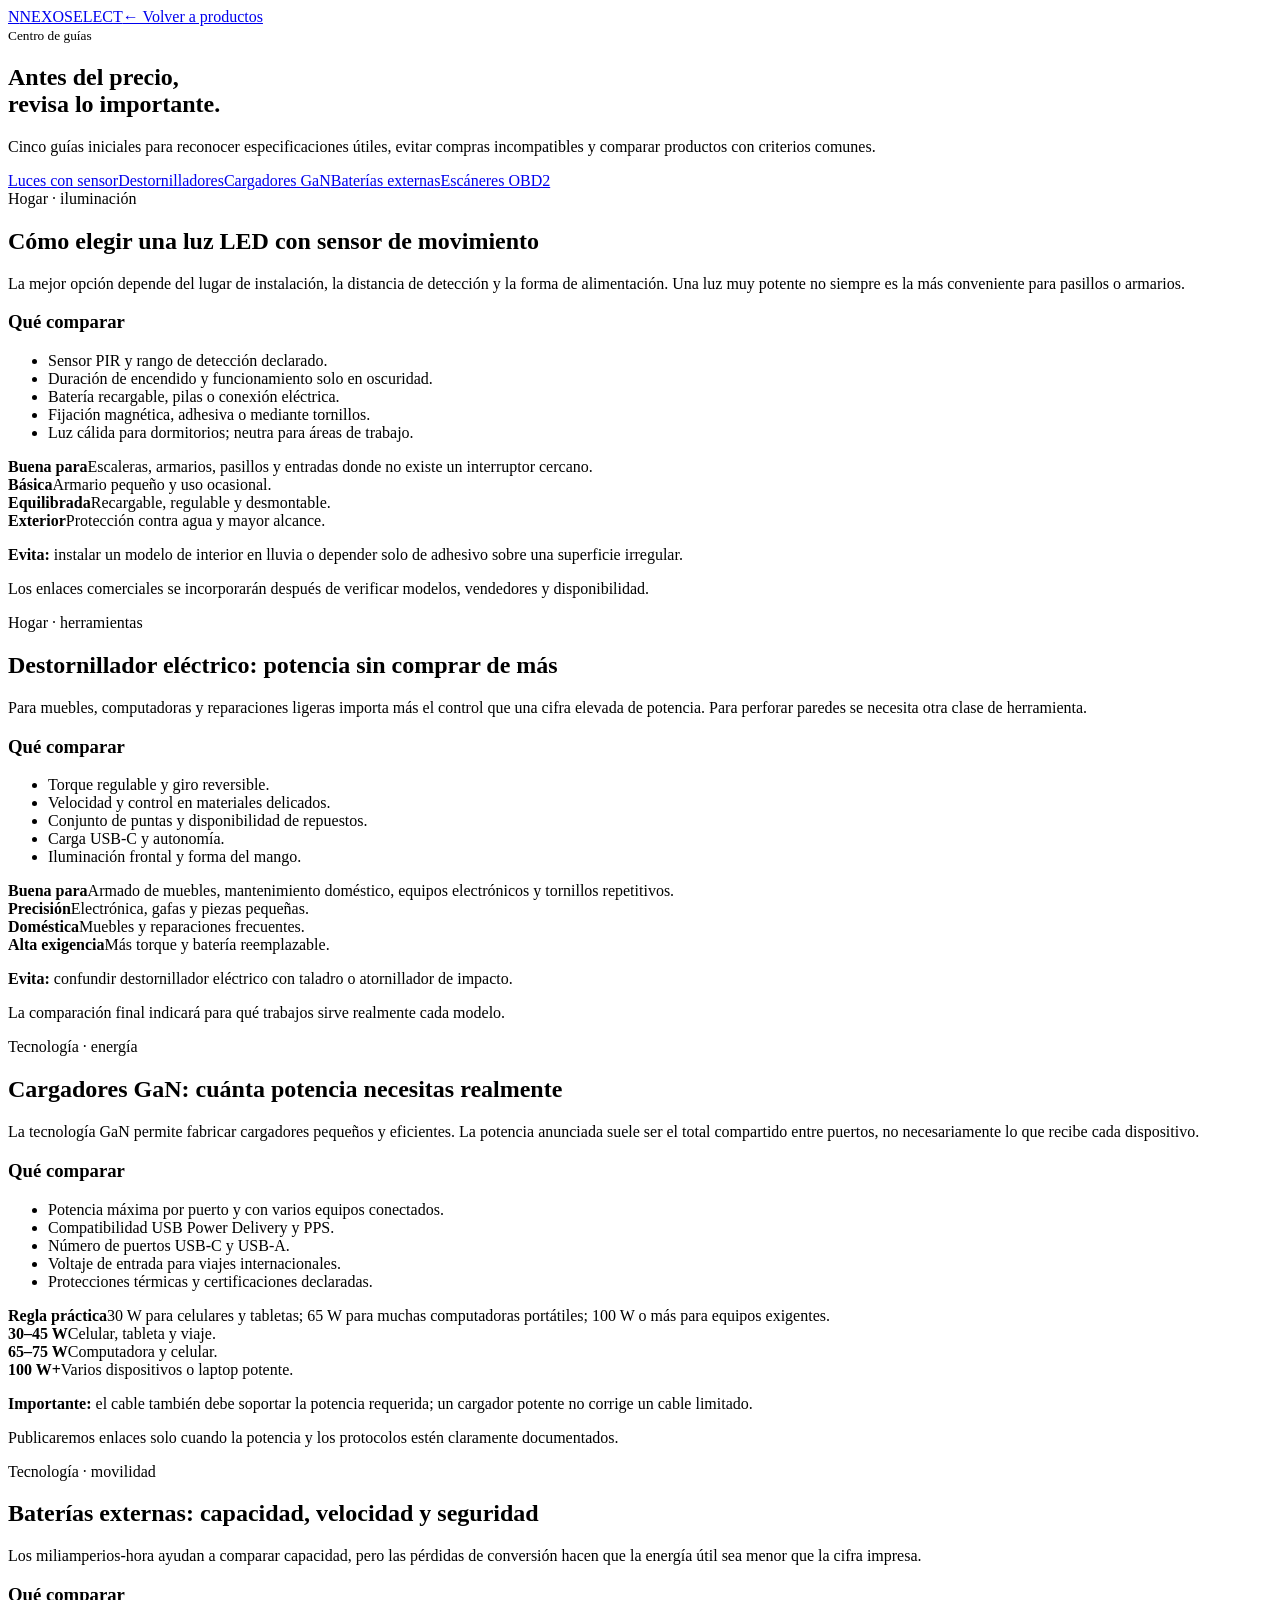
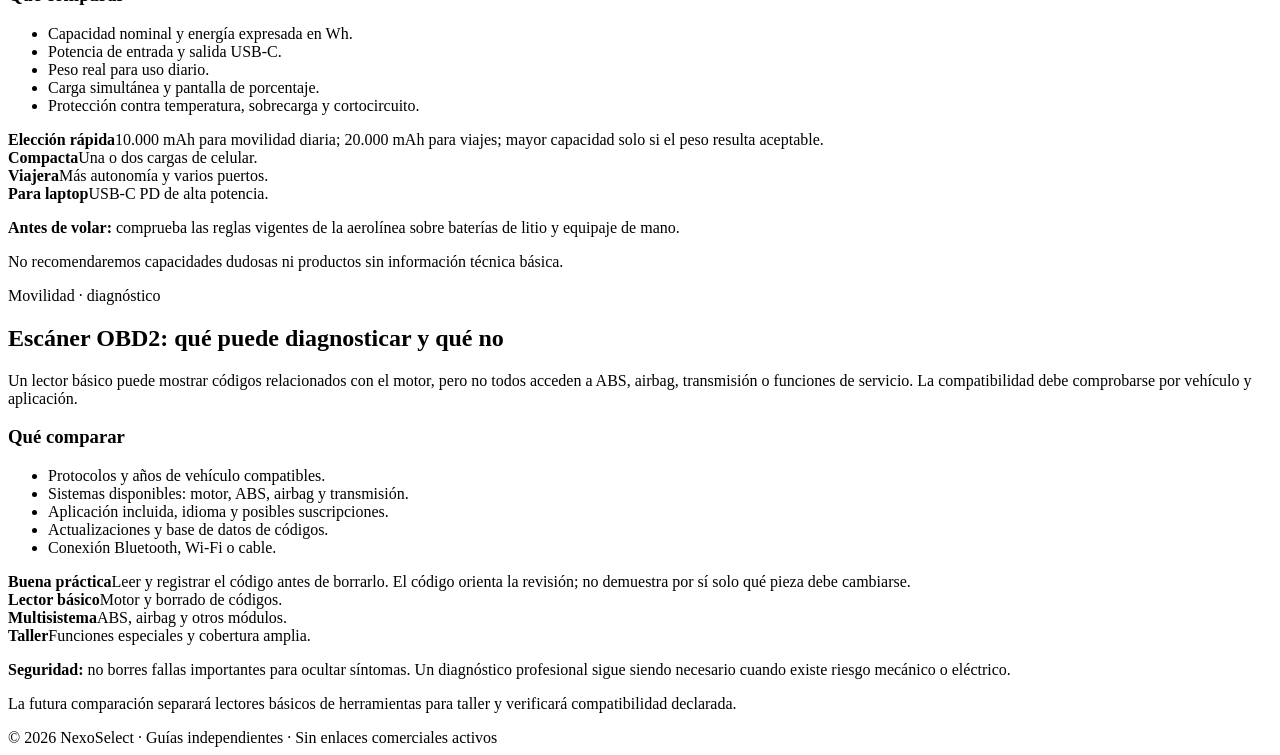
==== guias/index.html @ 62b21121 "Añadir guías de compra de NexoSelect" ====
<!doctype html>
<html lang="es">
<head>
  <meta charset="utf-8"><meta name="viewport" content="width=device-width,initial-scale=1">
  <title>Guías de compra — NexoSelect</title>
  <meta name="description" content="Guías claras para elegir luces con sensor, destornilladores eléctricos, cargadores GaN, baterías externas y escáneres OBD2.">
  <link rel="stylesheet" href="style.css">
  <link rel="icon" type="image/svg+xml" href="data:image/svg+xml,%3Csvg xmlns='http://www.w3.org/2000/svg' viewBox='0 0 64 64'%3E%3Crect width='64' height='64' rx='16' fill='%230b1736'/%3E%3Cpath d='M18 44V20h7l14 15V20h7v24h-7L25 29v15z' fill='%234ee1a0'/%3E%3C/svg%3E">
</head>
<body>
  <header><div class="wrap nav"><a class="brand" href="../"><span class="mark">N</span>NEXOSELECT</a><a class="back" href="../">← Volver a productos</a></div></header>
  <section class="hero"><div class="wrap"><small>Centro de guías</small><h1>Antes del precio,<br>revisa lo importante.</h1><p>Cinco guías iniciales para reconocer especificaciones útiles, evitar compras incompatibles y comparar productos con criterios comunes.</p><nav class="index"><a href="#luces-sensor">Luces con sensor</a><a href="#destornilladores">Destornilladores</a><a href="#cargadores-gan">Cargadores GaN</a><a href="#baterias-externas">Baterías externas</a><a href="#escaner-obd2">Escáneres OBD2</a></nav></div></section>
  <main class="wrap">
    <article class="guide" id="luces-sensor">
      <span class="guide-label">Hogar · iluminación</span><h2>Cómo elegir una luz LED con sensor de movimiento</h2><p class="lead">La mejor opción depende del lugar de instalación, la distancia de detección y la forma de alimentación. Una luz muy potente no siempre es la más conveniente para pasillos o armarios.</p>
      <div class="grid"><div><h3>Qué comparar</h3><ul><li>Sensor PIR y rango de detección declarado.</li><li>Duración de encendido y funcionamiento solo en oscuridad.</li><li>Batería recargable, pilas o conexión eléctrica.</li><li>Fijación magnética, adhesiva o mediante tornillos.</li><li>Luz cálida para dormitorios; neutra para áreas de trabajo.</li></ul></div><aside class="check"><strong>Buena para</strong>Escaleras, armarios, pasillos y entradas donde no existe un interruptor cercano.</aside></div>
      <div class="tiers"><div class="tier"><b>Básica</b><span>Armario pequeño y uso ocasional.</span></div><div class="tier"><b>Equilibrada</b><span>Recargable, regulable y desmontable.</span></div><div class="tier"><b>Exterior</b><span>Protección contra agua y mayor alcance.</span></div></div><p class="warning"><strong>Evita:</strong> instalar un modelo de interior en lluvia o depender solo de adhesivo sobre una superficie irregular.</p><p class="commercial">Los enlaces comerciales se incorporarán después de verificar modelos, vendedores y disponibilidad.</p>
    </article>

    <article class="guide" id="destornilladores">
      <span class="guide-label">Hogar · herramientas</span><h2>Destornillador eléctrico: potencia sin comprar de más</h2><p class="lead">Para muebles, computadoras y reparaciones ligeras importa más el control que una cifra elevada de potencia. Para perforar paredes se necesita otra clase de herramienta.</p>
      <div class="grid"><div><h3>Qué comparar</h3><ul><li>Torque regulable y giro reversible.</li><li>Velocidad y control en materiales delicados.</li><li>Conjunto de puntas y disponibilidad de repuestos.</li><li>Carga USB-C y autonomía.</li><li>Iluminación frontal y forma del mango.</li></ul></div><aside class="check"><strong>Buena para</strong>Armado de muebles, mantenimiento doméstico, equipos electrónicos y tornillos repetitivos.</aside></div>
      <div class="tiers"><div class="tier"><b>Precisión</b><span>Electrónica, gafas y piezas pequeñas.</span></div><div class="tier"><b>Doméstica</b><span>Muebles y reparaciones frecuentes.</span></div><div class="tier"><b>Alta exigencia</b><span>Más torque y batería reemplazable.</span></div></div><p class="warning"><strong>Evita:</strong> confundir destornillador eléctrico con taladro o atornillador de impacto.</p><p class="commercial">La comparación final indicará para qué trabajos sirve realmente cada modelo.</p>
    </article>

    <article class="guide" id="cargadores-gan">
      <span class="guide-label">Tecnología · energía</span><h2>Cargadores GaN: cuánta potencia necesitas realmente</h2><p class="lead">La tecnología GaN permite fabricar cargadores pequeños y eficientes. La potencia anunciada suele ser el total compartido entre puertos, no necesariamente lo que recibe cada dispositivo.</p>
      <div class="grid"><div><h3>Qué comparar</h3><ul><li>Potencia máxima por puerto y con varios equipos conectados.</li><li>Compatibilidad USB Power Delivery y PPS.</li><li>Número de puertos USB-C y USB-A.</li><li>Voltaje de entrada para viajes internacionales.</li><li>Protecciones térmicas y certificaciones declaradas.</li></ul></div><aside class="check"><strong>Regla práctica</strong>30 W para celulares y tabletas; 65 W para muchas computadoras portátiles; 100 W o más para equipos exigentes.</aside></div>
      <div class="tiers"><div class="tier"><b>30–45 W</b><span>Celular, tableta y viaje.</span></div><div class="tier"><b>65–75 W</b><span>Computadora y celular.</span></div><div class="tier"><b>100 W+</b><span>Varios dispositivos o laptop potente.</span></div></div><p class="warning"><strong>Importante:</strong> el cable también debe soportar la potencia requerida; un cargador potente no corrige un cable limitado.</p><p class="commercial">Publicaremos enlaces solo cuando la potencia y los protocolos estén claramente documentados.</p>
    </article>

    <article class="guide" id="baterias-externas">
      <span class="guide-label">Tecnología · movilidad</span><h2>Baterías externas: capacidad, velocidad y seguridad</h2><p class="lead">Los miliamperios-hora ayudan a comparar capacidad, pero las pérdidas de conversión hacen que la energía útil sea menor que la cifra impresa.</p>
      <div class="grid"><div><h3>Qué comparar</h3><ul><li>Capacidad nominal y energía expresada en Wh.</li><li>Potencia de entrada y salida USB-C.</li><li>Peso real para uso diario.</li><li>Carga simultánea y pantalla de porcentaje.</li><li>Protección contra temperatura, sobrecarga y cortocircuito.</li></ul></div><aside class="check"><strong>Elección rápida</strong>10.000 mAh para movilidad diaria; 20.000 mAh para viajes; mayor capacidad solo si el peso resulta aceptable.</aside></div>
      <div class="tiers"><div class="tier"><b>Compacta</b><span>Una o dos cargas de celular.</span></div><div class="tier"><b>Viajera</b><span>Más autonomía y varios puertos.</span></div><div class="tier"><b>Para laptop</b><span>USB-C PD de alta potencia.</span></div></div><p class="warning"><strong>Antes de volar:</strong> comprueba las reglas vigentes de la aerolínea sobre baterías de litio y equipaje de mano.</p><p class="commercial">No recomendaremos capacidades dudosas ni productos sin información técnica básica.</p>
    </article>

    <article class="guide" id="escaner-obd2">
      <span class="guide-label">Movilidad · diagnóstico</span><h2>Escáner OBD2: qué puede diagnosticar y qué no</h2><p class="lead">Un lector básico puede mostrar códigos relacionados con el motor, pero no todos acceden a ABS, airbag, transmisión o funciones de servicio. La compatibilidad debe comprobarse por vehículo y aplicación.</p>
      <div class="grid"><div><h3>Qué comparar</h3><ul><li>Protocolos y años de vehículo compatibles.</li><li>Sistemas disponibles: motor, ABS, airbag y transmisión.</li><li>Aplicación incluida, idioma y posibles suscripciones.</li><li>Actualizaciones y base de datos de códigos.</li><li>Conexión Bluetooth, Wi-Fi o cable.</li></ul></div><aside class="check"><strong>Buena práctica</strong>Leer y registrar el código antes de borrarlo. El código orienta la revisión; no demuestra por sí solo qué pieza debe cambiarse.</aside></div>
      <div class="tiers"><div class="tier"><b>Lector básico</b><span>Motor y borrado de códigos.</span></div><div class="tier"><b>Multisistema</b><span>ABS, airbag y otros módulos.</span></div><div class="tier"><b>Taller</b><span>Funciones especiales y cobertura amplia.</span></div></div><p class="warning"><strong>Seguridad:</strong> no borres fallas importantes para ocultar síntomas. Un diagnóstico profesional sigue siendo necesario cuando existe riesgo mecánico o eléctrico.</p><p class="commercial">La futura comparación separará lectores básicos de herramientas para taller y verificará compatibilidad declarada.</p>
    </article>
  </main>
  <footer><div class="wrap">© 2026 NexoSelect · Guías independientes · Sin enlaces comerciales activos</div></footer>
</body>
</html>
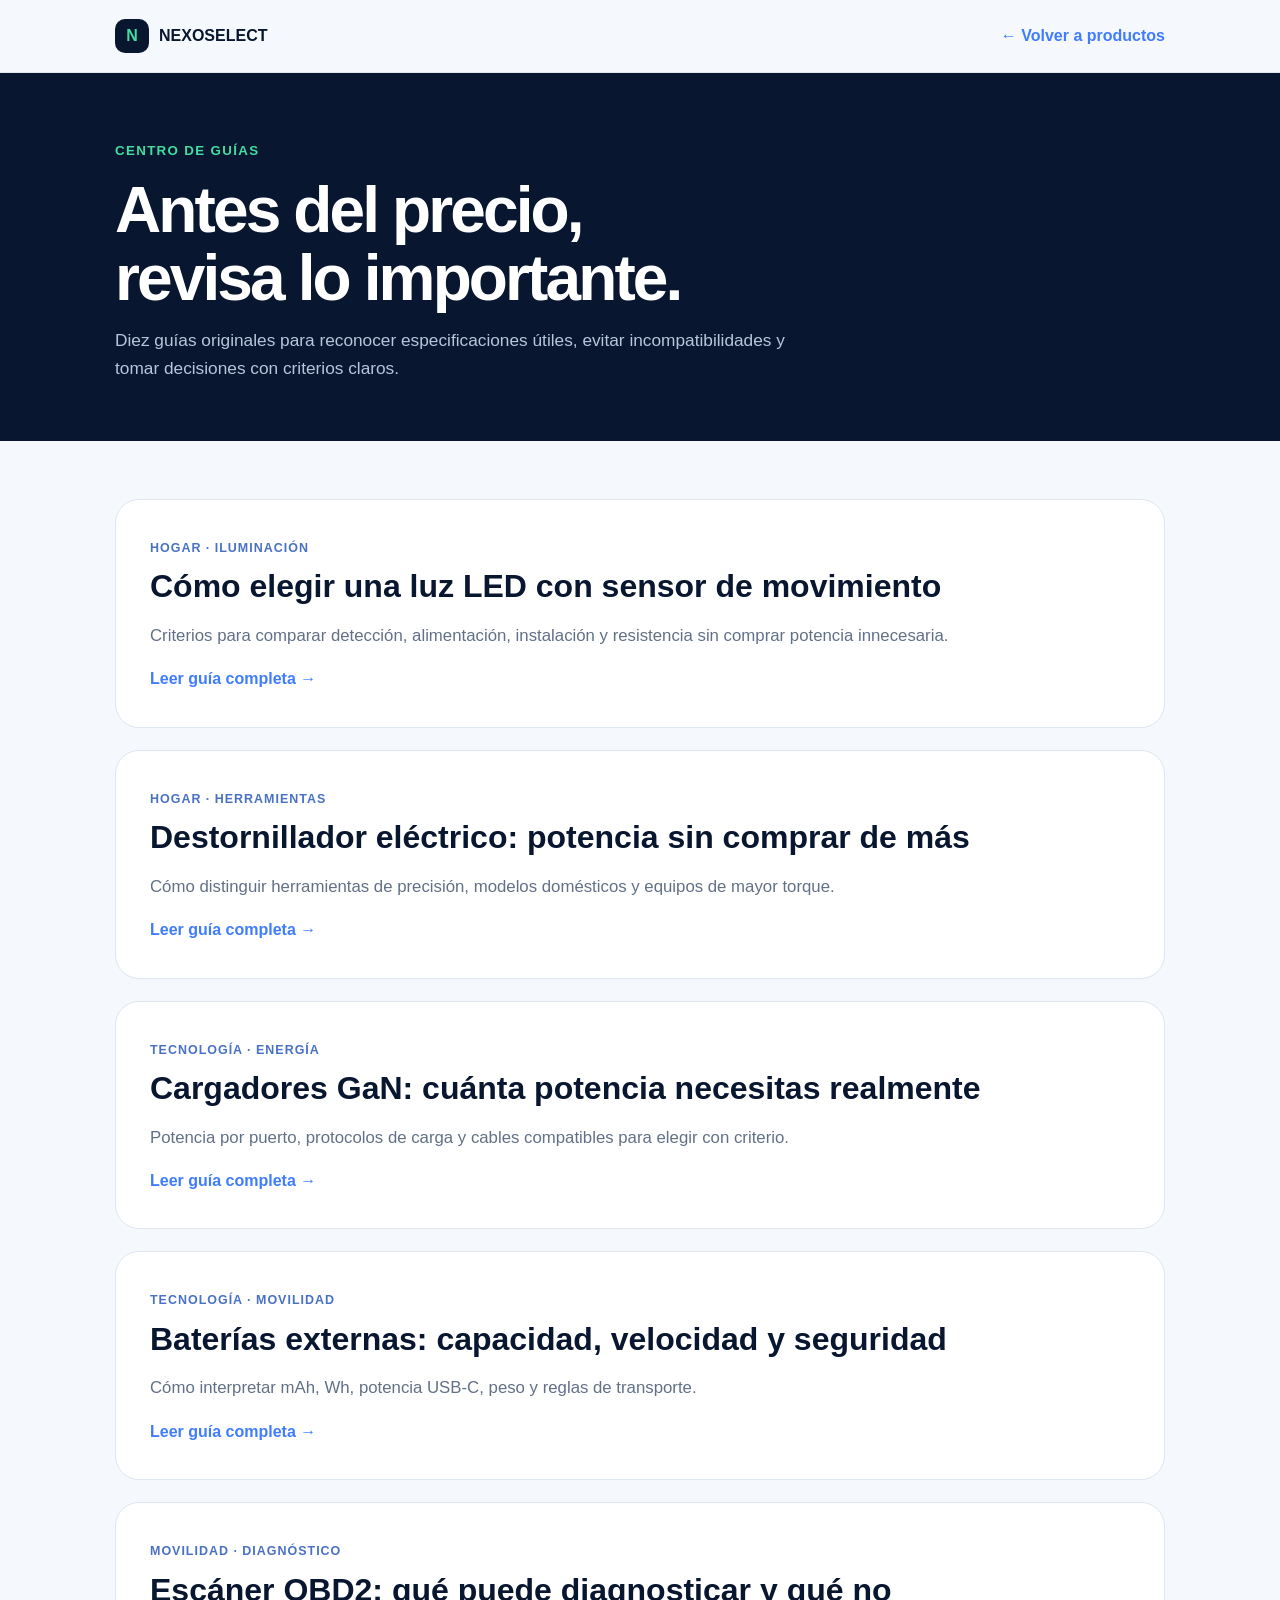
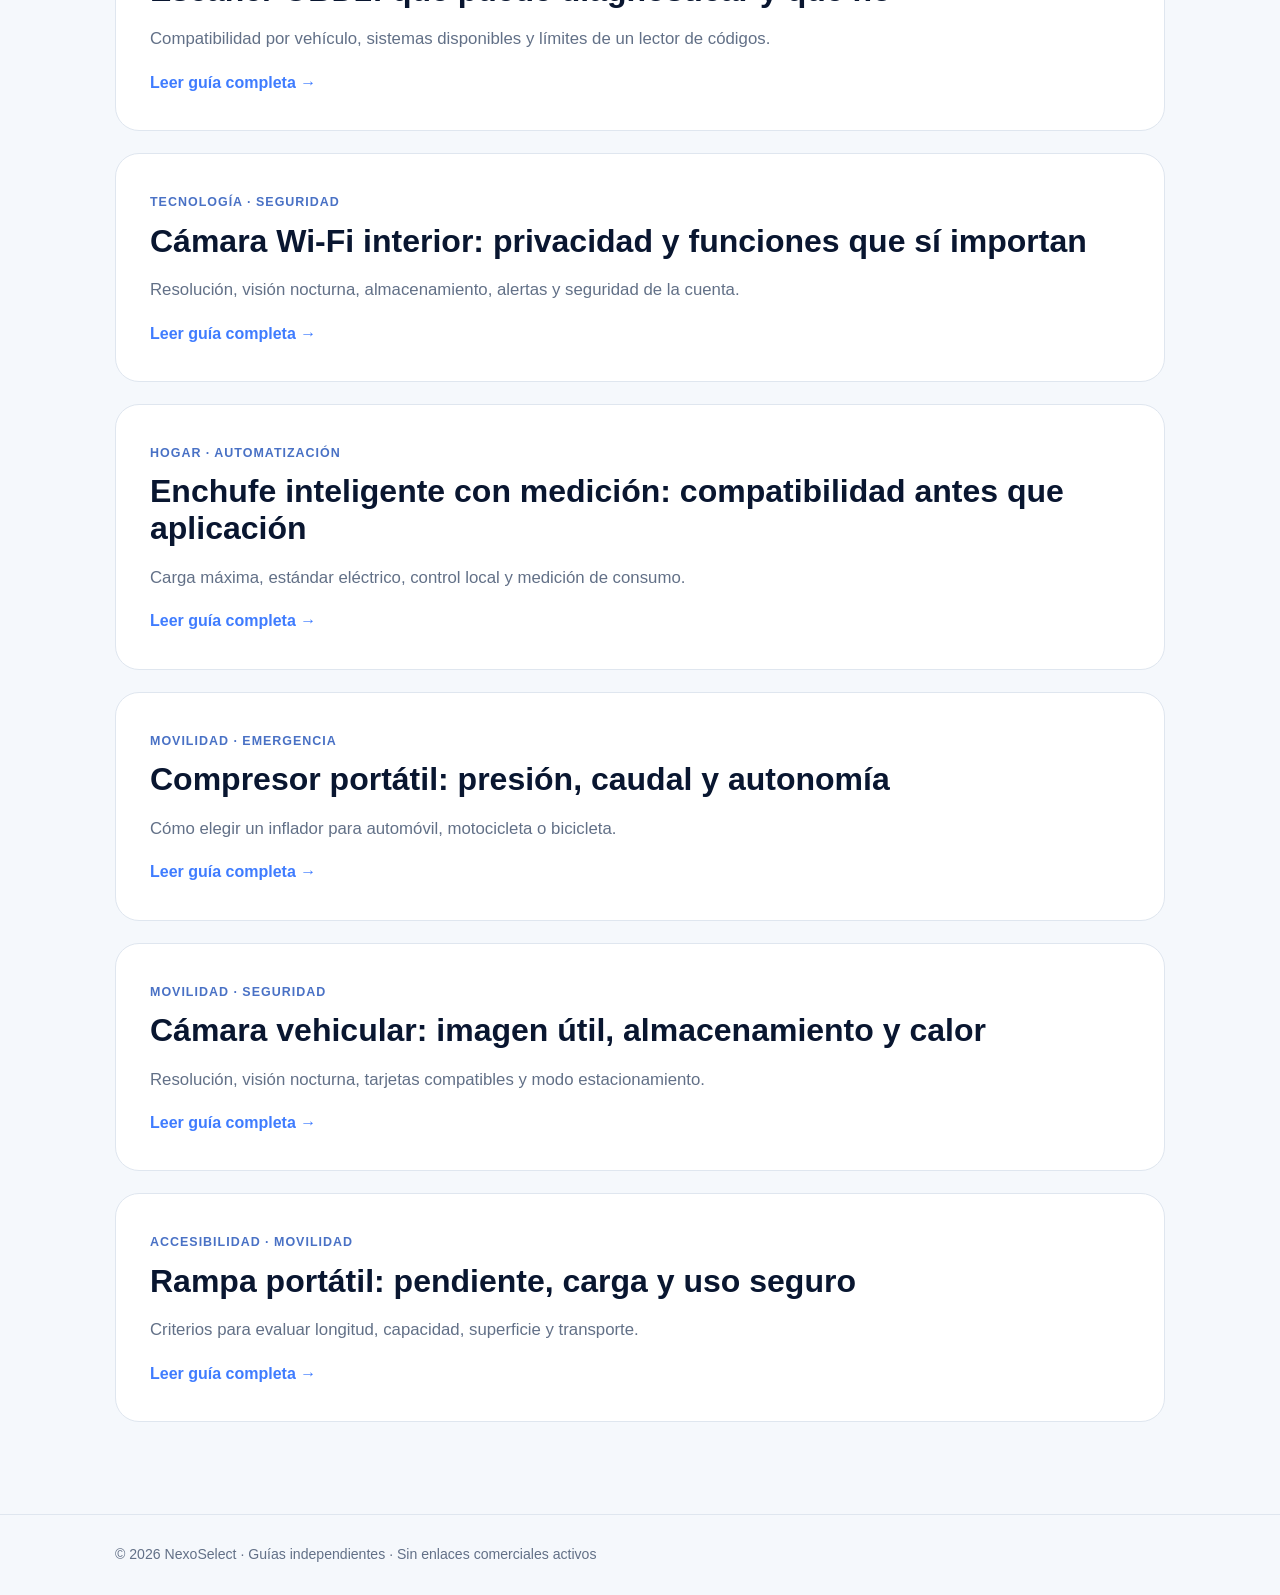
==== commit 749b2c65: "Publicar diez guías originales de compra" ====
--- a/guias/index.html
+++ b/guias/index.html
@@ -1,46 +1,10 @@
-<!doctype html>
-<html lang="es">
-<head>
-  <meta charset="utf-8"><meta name="viewport" content="width=device-width,initial-scale=1">
-  <title>Guías de compra — NexoSelect</title>
-  <meta name="description" content="Guías claras para elegir luces con sensor, destornilladores eléctricos, cargadores GaN, baterías externas y escáneres OBD2.">
-  <link rel="stylesheet" href="style.css">
-  <link rel="icon" type="image/svg+xml" href="data:image/svg+xml,%3Csvg xmlns='http://www.w3.org/2000/svg' viewBox='0 0 64 64'%3E%3Crect width='64' height='64' rx='16' fill='%230b1736'/%3E%3Cpath d='M18 44V20h7l14 15V20h7v24h-7L25 29v15z' fill='%234ee1a0'/%3E%3C/svg%3E">
-</head>
-<body>
-  <header><div class="wrap nav"><a class="brand" href="../"><span class="mark">N</span>NEXOSELECT</a><a class="back" href="../">← Volver a productos</a></div></header>
-  <section class="hero"><div class="wrap"><small>Centro de guías</small><h1>Antes del precio,<br>revisa lo importante.</h1><p>Cinco guías iniciales para reconocer especificaciones útiles, evitar compras incompatibles y comparar productos con criterios comunes.</p><nav class="index"><a href="#luces-sensor">Luces con sensor</a><a href="#destornilladores">Destornilladores</a><a href="#cargadores-gan">Cargadores GaN</a><a href="#baterias-externas">Baterías externas</a><a href="#escaner-obd2">Escáneres OBD2</a></nav></div></section>
-  <main class="wrap">
-    <article class="guide" id="luces-sensor">
-      <span class="guide-label">Hogar · iluminación</span><h2>Cómo elegir una luz LED con sensor de movimiento</h2><p class="lead">La mejor opción depende del lugar de instalación, la distancia de detección y la forma de alimentación. Una luz muy potente no siempre es la más conveniente para pasillos o armarios.</p>
-      <div class="grid"><div><h3>Qué comparar</h3><ul><li>Sensor PIR y rango de detección declarado.</li><li>Duración de encendido y funcionamiento solo en oscuridad.</li><li>Batería recargable, pilas o conexión eléctrica.</li><li>Fijación magnética, adhesiva o mediante tornillos.</li><li>Luz cálida para dormitorios; neutra para áreas de trabajo.</li></ul></div><aside class="check"><strong>Buena para</strong>Escaleras, armarios, pasillos y entradas donde no existe un interruptor cercano.</aside></div>
-      <div class="tiers"><div class="tier"><b>Básica</b><span>Armario pequeño y uso ocasional.</span></div><div class="tier"><b>Equilibrada</b><span>Recargable, regulable y desmontable.</span></div><div class="tier"><b>Exterior</b><span>Protección contra agua y mayor alcance.</span></div></div><p class="warning"><strong>Evita:</strong> instalar un modelo de interior en lluvia o depender solo de adhesivo sobre una superficie irregular.</p><p class="commercial">Los enlaces comerciales se incorporarán después de verificar modelos, vendedores y disponibilidad.</p>
-    </article>
-
-    <article class="guide" id="destornilladores">
-      <span class="guide-label">Hogar · herramientas</span><h2>Destornillador eléctrico: potencia sin comprar de más</h2><p class="lead">Para muebles, computadoras y reparaciones ligeras importa más el control que una cifra elevada de potencia. Para perforar paredes se necesita otra clase de herramienta.</p>
-      <div class="grid"><div><h3>Qué comparar</h3><ul><li>Torque regulable y giro reversible.</li><li>Velocidad y control en materiales delicados.</li><li>Conjunto de puntas y disponibilidad de repuestos.</li><li>Carga USB-C y autonomía.</li><li>Iluminación frontal y forma del mango.</li></ul></div><aside class="check"><strong>Buena para</strong>Armado de muebles, mantenimiento doméstico, equipos electrónicos y tornillos repetitivos.</aside></div>
-      <div class="tiers"><div class="tier"><b>Precisión</b><span>Electrónica, gafas y piezas pequeñas.</span></div><div class="tier"><b>Doméstica</b><span>Muebles y reparaciones frecuentes.</span></div><div class="tier"><b>Alta exigencia</b><span>Más torque y batería reemplazable.</span></div></div><p class="warning"><strong>Evita:</strong> confundir destornillador eléctrico con taladro o atornillador de impacto.</p><p class="commercial">La comparación final indicará para qué trabajos sirve realmente cada modelo.</p>
-    </article>
-
-    <article class="guide" id="cargadores-gan">
-      <span class="guide-label">Tecnología · energía</span><h2>Cargadores GaN: cuánta potencia necesitas realmente</h2><p class="lead">La tecnología GaN permite fabricar cargadores pequeños y eficientes. La potencia anunciada suele ser el total compartido entre puertos, no necesariamente lo que recibe cada dispositivo.</p>
-      <div class="grid"><div><h3>Qué comparar</h3><ul><li>Potencia máxima por puerto y con varios equipos conectados.</li><li>Compatibilidad USB Power Delivery y PPS.</li><li>Número de puertos USB-C y USB-A.</li><li>Voltaje de entrada para viajes internacionales.</li><li>Protecciones térmicas y certificaciones declaradas.</li></ul></div><aside class="check"><strong>Regla práctica</strong>30 W para celulares y tabletas; 65 W para muchas computadoras portátiles; 100 W o más para equipos exigentes.</aside></div>
-      <div class="tiers"><div class="tier"><b>30–45 W</b><span>Celular, tableta y viaje.</span></div><div class="tier"><b>65–75 W</b><span>Computadora y celular.</span></div><div class="tier"><b>100 W+</b><span>Varios dispositivos o laptop potente.</span></div></div><p class="warning"><strong>Importante:</strong> el cable también debe soportar la potencia requerida; un cargador potente no corrige un cable limitado.</p><p class="commercial">Publicaremos enlaces solo cuando la potencia y los protocolos estén claramente documentados.</p>
-    </article>
-
-    <article class="guide" id="baterias-externas">
-      <span class="guide-label">Tecnología · movilidad</span><h2>Baterías externas: capacidad, velocidad y seguridad</h2><p class="lead">Los miliamperios-hora ayudan a comparar capacidad, pero las pérdidas de conversión hacen que la energía útil sea menor que la cifra impresa.</p>
-      <div class="grid"><div><h3>Qué comparar</h3><ul><li>Capacidad nominal y energía expresada en Wh.</li><li>Potencia de entrada y salida USB-C.</li><li>Peso real para uso diario.</li><li>Carga simultánea y pantalla de porcentaje.</li><li>Protección contra temperatura, sobrecarga y cortocircuito.</li></ul></div><aside class="check"><strong>Elección rápida</strong>10.000 mAh para movilidad diaria; 20.000 mAh para viajes; mayor capacidad solo si el peso resulta aceptable.</aside></div>
-      <div class="tiers"><div class="tier"><b>Compacta</b><span>Una o dos cargas de celular.</span></div><div class="tier"><b>Viajera</b><span>Más autonomía y varios puertos.</span></div><div class="tier"><b>Para laptop</b><span>USB-C PD de alta potencia.</span></div></div><p class="warning"><strong>Antes de volar:</strong> comprueba las reglas vigentes de la aerolínea sobre baterías de litio y equipaje de mano.</p><p class="commercial">No recomendaremos capacidades dudosas ni productos sin información técnica básica.</p>
-    </article>
-
-    <article class="guide" id="escaner-obd2">
-      <span class="guide-label">Movilidad · diagnóstico</span><h2>Escáner OBD2: qué puede diagnosticar y qué no</h2><p class="lead">Un lector básico puede mostrar códigos relacionados con el motor, pero no todos acceden a ABS, airbag, transmisión o funciones de servicio. La compatibilidad debe comprobarse por vehículo y aplicación.</p>
-      <div class="grid"><div><h3>Qué comparar</h3><ul><li>Protocolos y años de vehículo compatibles.</li><li>Sistemas disponibles: motor, ABS, airbag y transmisión.</li><li>Aplicación incluida, idioma y posibles suscripciones.</li><li>Actualizaciones y base de datos de códigos.</li><li>Conexión Bluetooth, Wi-Fi o cable.</li></ul></div><aside class="check"><strong>Buena práctica</strong>Leer y registrar el código antes de borrarlo. El código orienta la revisión; no demuestra por sí solo qué pieza debe cambiarse.</aside></div>
-      <div class="tiers"><div class="tier"><b>Lector básico</b><span>Motor y borrado de códigos.</span></div><div class="tier"><b>Multisistema</b><span>ABS, airbag y otros módulos.</span></div><div class="tier"><b>Taller</b><span>Funciones especiales y cobertura amplia.</span></div></div><p class="warning"><strong>Seguridad:</strong> no borres fallas importantes para ocultar síntomas. Un diagnóstico profesional sigue siendo necesario cuando existe riesgo mecánico o eléctrico.</p><p class="commercial">La futura comparación separará lectores básicos de herramientas para taller y verificará compatibilidad declarada.</p>
-    </article>
-  </main>
-  <footer><div class="wrap">© 2026 NexoSelect · Guías independientes · Sin enlaces comerciales activos</div></footer>
-</body>
-</html>
+<!doctype html><html lang="es"><head><meta charset="utf-8"><meta name="viewport" content="width=device-width,initial-scale=1"><title>Guías de compra — NexoSelect</title><meta name="description" content="Diez guías independientes para comparar tecnología, hogar, movilidad y accesibilidad."><link rel="stylesheet" href="style.css"></head><body><header><div class="wrap nav"><a class="brand" href="../"><span class="mark">N</span>NEXOSELECT</a><a class="back" href="../">← Volver a productos</a></div></header><section class="hero"><div class="wrap"><small>Centro de guías</small><h1>Antes del precio,<br>revisa lo importante.</h1><p>Diez guías originales para reconocer especificaciones útiles, evitar incompatibilidades y tomar decisiones con criterios claros.</p></div></section><main class="wrap"><article class="guide" id="luces-sensor"><span class="guide-label">Hogar · iluminación</span><h2>Cómo elegir una luz LED con sensor de movimiento</h2><p class="lead">Criterios para comparar detección, alimentación, instalación y resistencia sin comprar potencia innecesaria.</p><a class="back" href="luces-sensor.html">Leer guía completa →</a></article>
+<article class="guide" id="destornilladores"><span class="guide-label">Hogar · herramientas</span><h2>Destornillador eléctrico: potencia sin comprar de más</h2><p class="lead">Cómo distinguir herramientas de precisión, modelos domésticos y equipos de mayor torque.</p><a class="back" href="destornilladores.html">Leer guía completa →</a></article>
+<article class="guide" id="cargadores-gan"><span class="guide-label">Tecnología · energía</span><h2>Cargadores GaN: cuánta potencia necesitas realmente</h2><p class="lead">Potencia por puerto, protocolos de carga y cables compatibles para elegir con criterio.</p><a class="back" href="cargadores-gan.html">Leer guía completa →</a></article>
+<article class="guide" id="baterias-externas"><span class="guide-label">Tecnología · movilidad</span><h2>Baterías externas: capacidad, velocidad y seguridad</h2><p class="lead">Cómo interpretar mAh, Wh, potencia USB-C, peso y reglas de transporte.</p><a class="back" href="baterias-externas.html">Leer guía completa →</a></article>
+<article class="guide" id="escaner-obd2"><span class="guide-label">Movilidad · diagnóstico</span><h2>Escáner OBD2: qué puede diagnosticar y qué no</h2><p class="lead">Compatibilidad por vehículo, sistemas disponibles y límites de un lector de códigos.</p><a class="back" href="escaner-obd2.html">Leer guía completa →</a></article>
+<article class="guide" id="camaras-wifi"><span class="guide-label">Tecnología · seguridad</span><h2>Cámara Wi‑Fi interior: privacidad y funciones que sí importan</h2><p class="lead">Resolución, visión nocturna, almacenamiento, alertas y seguridad de la cuenta.</p><a class="back" href="camaras-wifi.html">Leer guía completa →</a></article>
+<article class="guide" id="enchufes-inteligentes"><span class="guide-label">Hogar · automatización</span><h2>Enchufe inteligente con medición: compatibilidad antes que aplicación</h2><p class="lead">Carga máxima, estándar eléctrico, control local y medición de consumo.</p><a class="back" href="enchufes-inteligentes.html">Leer guía completa →</a></article>
+<article class="guide" id="compresores-portatiles"><span class="guide-label">Movilidad · emergencia</span><h2>Compresor portátil: presión, caudal y autonomía</h2><p class="lead">Cómo elegir un inflador para automóvil, motocicleta o bicicleta.</p><a class="back" href="compresores-portatiles.html">Leer guía completa →</a></article>
+<article class="guide" id="camaras-vehiculares"><span class="guide-label">Movilidad · seguridad</span><h2>Cámara vehicular: imagen útil, almacenamiento y calor</h2><p class="lead">Resolución, visión nocturna, tarjetas compatibles y modo estacionamiento.</p><a class="back" href="camaras-vehiculares.html">Leer guía completa →</a></article>
+<article class="guide" id="rampas-portatiles"><span class="guide-label">Accesibilidad · movilidad</span><h2>Rampa portátil: pendiente, carga y uso seguro</h2><p class="lead">Criterios para evaluar longitud, capacidad, superficie y transporte.</p><a class="back" href="rampas-portatiles.html">Leer guía completa →</a></article></main><footer><div class="wrap">© 2026 NexoSelect · Guías independientes · Sin enlaces comerciales activos</div></footer></body></html>
--- a/guias/style.css
+++ b/guias/style.css
@@ -0,0 +1,6 @@
+:root{--navy:#091630;--ink:#12203a;--muted:#627087;--mint:#42dda0;--blue:#3f7cff;--line:#dfe6ef;--bg:#f5f8fc;--white:#fff}
+*{box-sizing:border-box}html{scroll-behavior:smooth}body{margin:0;background:var(--bg);color:var(--ink);font-family:Arial,sans-serif;font-size:16px;line-height:1.65}a{color:inherit;text-decoration:none}.wrap{width:min(1050px,calc(100% - 40px));margin:auto}
+header{position:sticky;top:0;z-index:10;background:rgba(245,248,252,.95);backdrop-filter:blur(14px);border-bottom:1px solid var(--line)}.nav{height:72px;display:flex;align-items:center;justify-content:space-between}.brand{display:flex;align-items:center;gap:10px;font-weight:800;color:var(--navy)}.mark{width:34px;height:34px;border-radius:10px;background:var(--navy);color:var(--mint);display:grid;place-items:center}.back{font-weight:700;color:var(--blue)}
+.hero{background:var(--navy);color:white;padding:64px 0 58px}.hero small{color:var(--mint);font-weight:800;text-transform:uppercase;letter-spacing:.1em}.hero h1{font-size:clamp(2.2rem,5vw,4rem);line-height:1.05;letter-spacing:-.045em;margin:14px 0}.hero p{max-width:700px;color:#b8c5da;font-size:1.08rem;margin:0}.index{display:grid;grid-template-columns:repeat(5,1fr);gap:10px;margin-top:28px}.index a{padding:12px;border:1px solid #294064;border-radius:12px;background:#102448;font-weight:700;font-size:.86rem}.index a:hover{border-color:var(--mint)}
+main{padding:36px 0 70px}.guide{scroll-margin-top:90px;background:white;border:1px solid var(--line);border-radius:24px;margin:22px 0;padding:34px}.guide-label{color:#4971c5;font-size:.78rem;font-weight:800;text-transform:uppercase;letter-spacing:.08em}.guide h2{font-size:2rem;line-height:1.15;color:var(--navy);margin:8px 0 10px}.lead{font-size:1.05rem;color:var(--muted);max-width:800px}.grid{display:grid;grid-template-columns:1.1fr .9fr;gap:24px;margin-top:24px}.guide h3{font-size:1.05rem;margin:0 0 10px;color:var(--navy)}ul{padding-left:20px;margin:0}li{margin:7px 0}.check{background:#f2f6fb;border-radius:16px;padding:20px}.check strong{display:block;margin-bottom:8px}.tiers{display:grid;grid-template-columns:repeat(3,1fr);gap:10px;margin-top:22px}.tier{border:1px solid var(--line);border-radius:14px;padding:15px}.tier b{display:block;color:var(--navy)}.tier span{color:var(--muted);font-size:.88rem}.warning{margin-top:20px;padding:14px 16px;background:#fff7e8;border-left:4px solid #f3b342;color:#69552c}.commercial{margin-top:22px;border-top:1px solid var(--line);padding-top:16px;color:var(--muted);font-size:.88rem}
+footer{border-top:1px solid var(--line);padding:28px 0;color:var(--muted);font-size:.88rem}@media(max-width:780px){.index{grid-template-columns:1fr 1fr}.grid{grid-template-columns:1fr}.tiers{grid-template-columns:1fr}.guide{padding:24px}.wrap{width:min(100% - 24px,1050px)}}
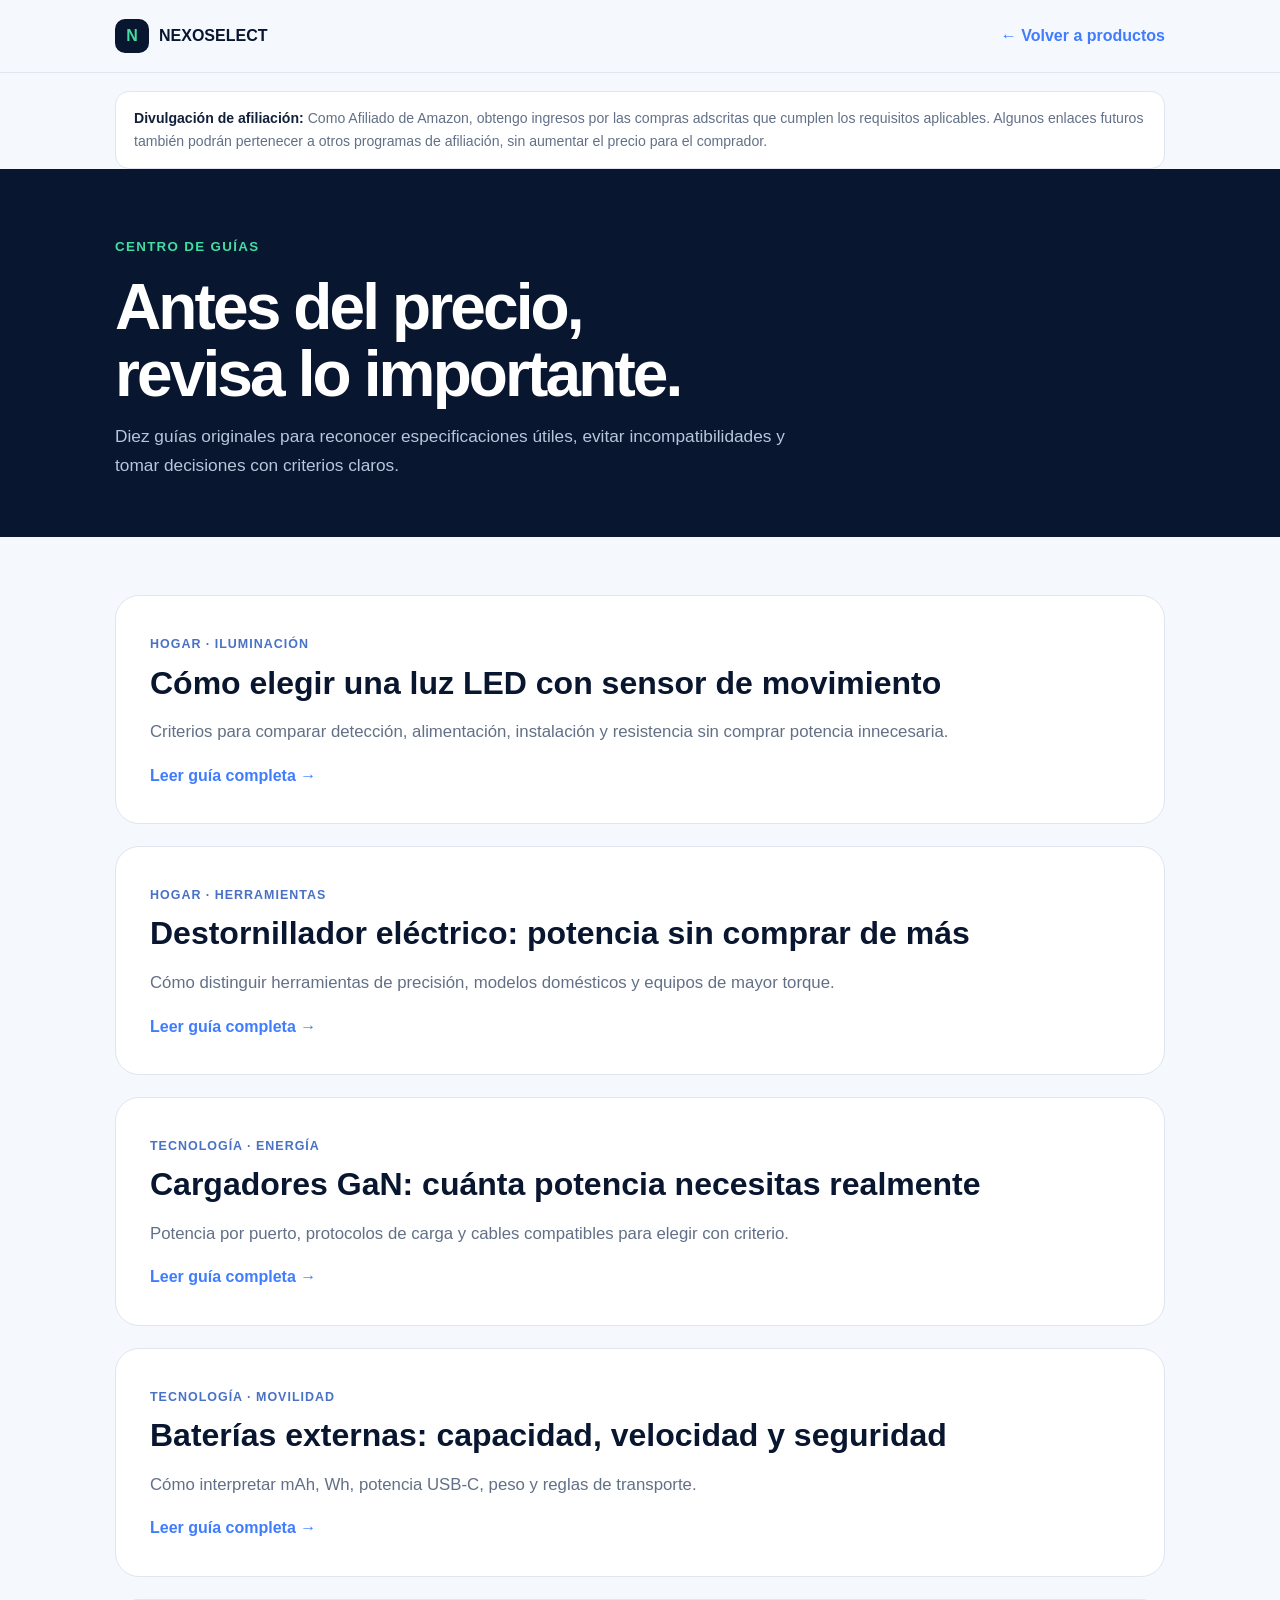
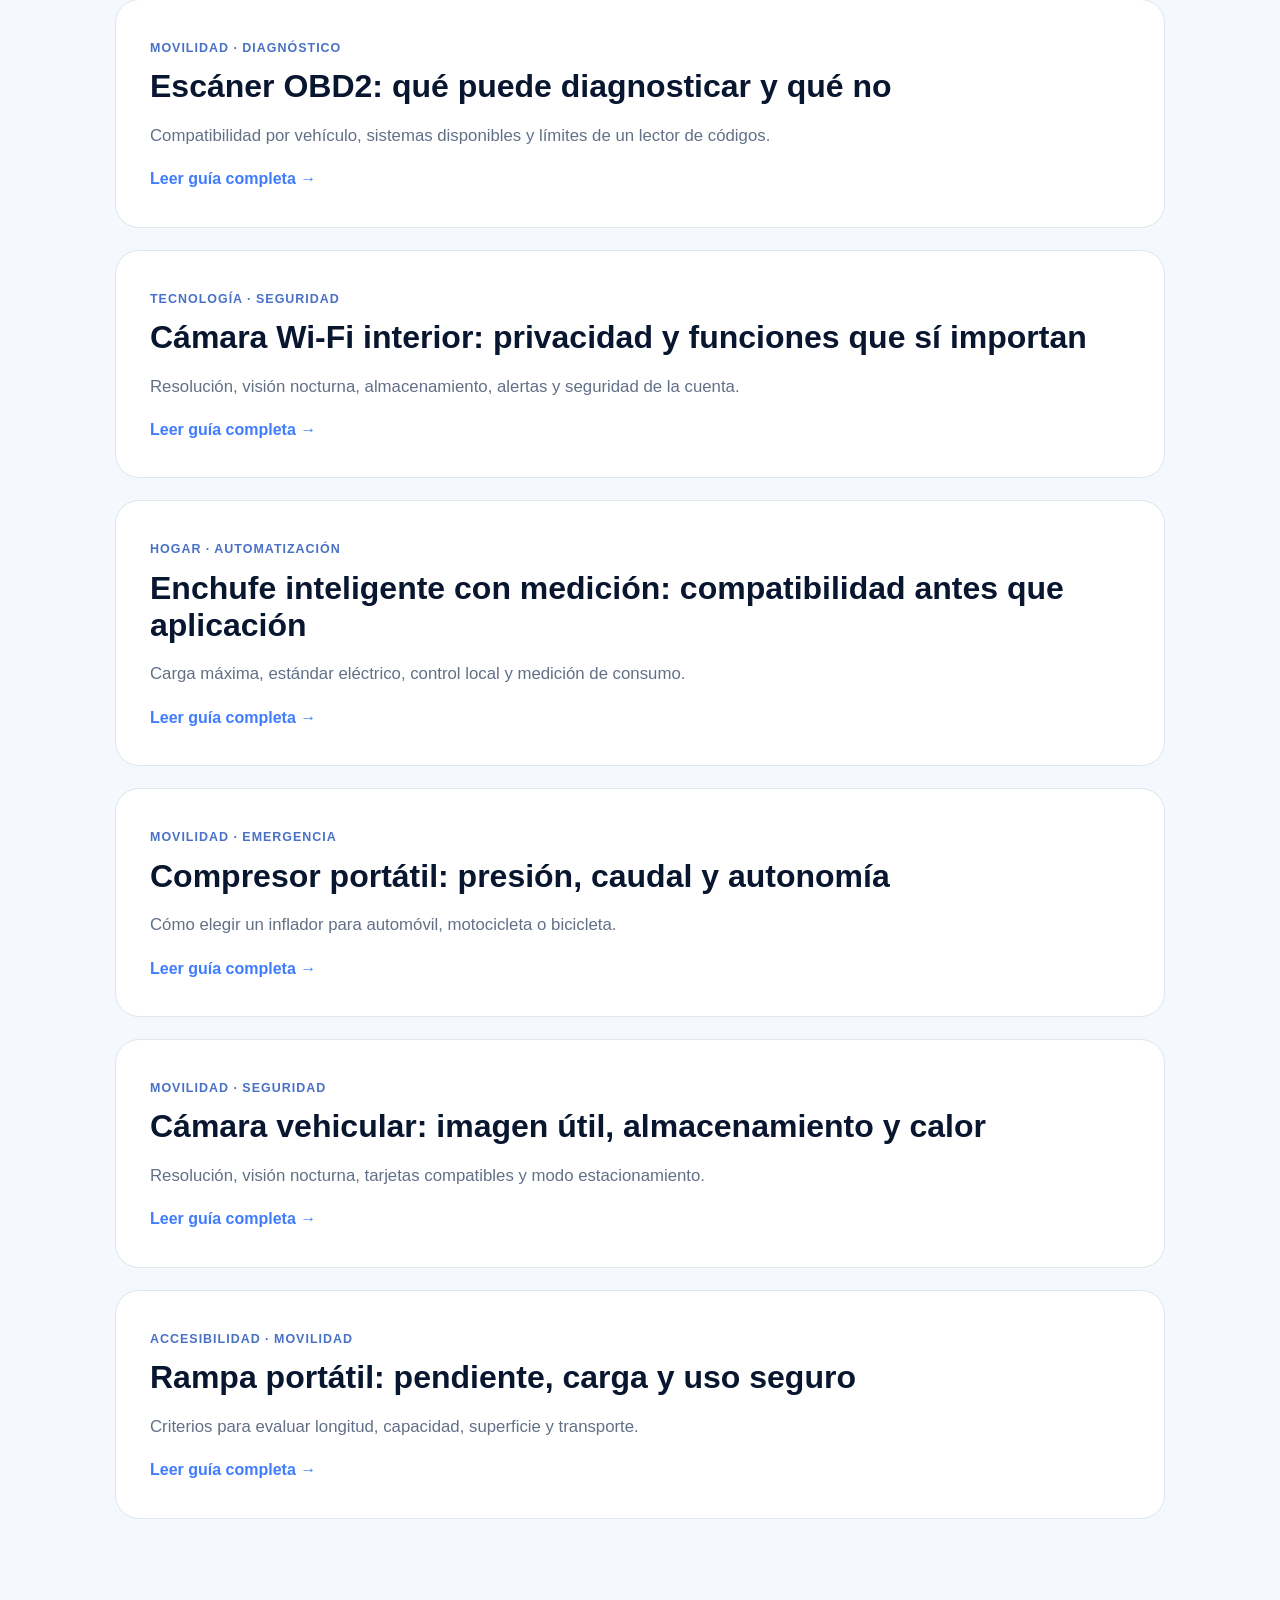
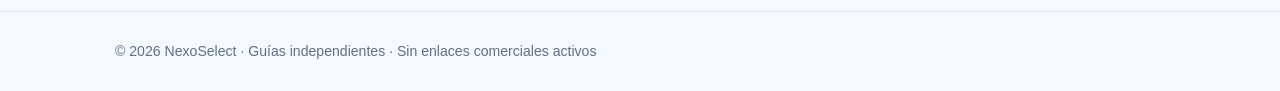
==== commit 64dd29ea: "Añadir divulgación de Amazon Associates" ====
--- a/guias/index.html
+++ b/guias/index.html
@@ -1,4 +1,4 @@
-<!doctype html><html lang="es"><head><meta charset="utf-8"><meta name="viewport" content="width=device-width,initial-scale=1"><title>Guías de compra — NexoSelect</title><meta name="description" content="Diez guías independientes para comparar tecnología, hogar, movilidad y accesibilidad."><link rel="stylesheet" href="style.css"></head><body><header><div class="wrap nav"><a class="brand" href="../"><span class="mark">N</span>NEXOSELECT</a><a class="back" href="../">← Volver a productos</a></div></header><section class="hero"><div class="wrap"><small>Centro de guías</small><h1>Antes del precio,<br>revisa lo importante.</h1><p>Diez guías originales para reconocer especificaciones útiles, evitar incompatibilidades y tomar decisiones con criterios claros.</p></div></section><main class="wrap"><article class="guide" id="luces-sensor"><span class="guide-label">Hogar · iluminación</span><h2>Cómo elegir una luz LED con sensor de movimiento</h2><p class="lead">Criterios para comparar detección, alimentación, instalación y resistencia sin comprar potencia innecesaria.</p><a class="back" href="luces-sensor.html">Leer guía completa →</a></article>
+<!doctype html><html lang="es"><head><meta charset="utf-8"><meta name="viewport" content="width=device-width,initial-scale=1"><title>Guías de compra — NexoSelect</title><meta name="description" content="Diez guías independientes para comparar tecnología, hogar, movilidad y accesibilidad."><link rel="stylesheet" href="style.css"><meta name="amazon-associate-tag" content="nexoselectglo-20"></head><body><header><div class="wrap nav"><a class="brand" href="../"><span class="mark">N</span>NEXOSELECT</a><a class="back" href="../">← Volver a productos</a></div></header><aside class="affiliate-disclosure wrap" aria-label="Divulgación de afiliación"><strong>Divulgación de afiliación:</strong> Como Afiliado de Amazon, obtengo ingresos por las compras adscritas que cumplen los requisitos aplicables. Algunos enlaces futuros también podrán pertenecer a otros programas de afiliación, sin aumentar el precio para el comprador.</aside><section class="hero"><div class="wrap"><small>Centro de guías</small><h1>Antes del precio,<br>revisa lo importante.</h1><p>Diez guías originales para reconocer especificaciones útiles, evitar incompatibilidades y tomar decisiones con criterios claros.</p></div></section><main class="wrap"><article class="guide" id="luces-sensor"><span class="guide-label">Hogar · iluminación</span><h2>Cómo elegir una luz LED con sensor de movimiento</h2><p class="lead">Criterios para comparar detección, alimentación, instalación y resistencia sin comprar potencia innecesaria.</p><a class="back" href="luces-sensor.html">Leer guía completa →</a></article>
 <article class="guide" id="destornilladores"><span class="guide-label">Hogar · herramientas</span><h2>Destornillador eléctrico: potencia sin comprar de más</h2><p class="lead">Cómo distinguir herramientas de precisión, modelos domésticos y equipos de mayor torque.</p><a class="back" href="destornilladores.html">Leer guía completa →</a></article>
 <article class="guide" id="cargadores-gan"><span class="guide-label">Tecnología · energía</span><h2>Cargadores GaN: cuánta potencia necesitas realmente</h2><p class="lead">Potencia por puerto, protocolos de carga y cables compatibles para elegir con criterio.</p><a class="back" href="cargadores-gan.html">Leer guía completa →</a></article>
 <article class="guide" id="baterias-externas"><span class="guide-label">Tecnología · movilidad</span><h2>Baterías externas: capacidad, velocidad y seguridad</h2><p class="lead">Cómo interpretar mAh, Wh, potencia USB-C, peso y reglas de transporte.</p><a class="back" href="baterias-externas.html">Leer guía completa →</a></article>
--- a/guias/style.css
+++ b/guias/style.css
@@ -1,6 +1,7 @@
 :root{--navy:#091630;--ink:#12203a;--muted:#627087;--mint:#42dda0;--blue:#3f7cff;--line:#dfe6ef;--bg:#f5f8fc;--white:#fff}
 *{box-sizing:border-box}html{scroll-behavior:smooth}body{margin:0;background:var(--bg);color:var(--ink);font-family:Arial,sans-serif;font-size:16px;line-height:1.65}a{color:inherit;text-decoration:none}.wrap{width:min(1050px,calc(100% - 40px));margin:auto}
 header{position:sticky;top:0;z-index:10;background:rgba(245,248,252,.95);backdrop-filter:blur(14px);border-bottom:1px solid var(--line)}.nav{height:72px;display:flex;align-items:center;justify-content:space-between}.brand{display:flex;align-items:center;gap:10px;font-weight:800;color:var(--navy)}.mark{width:34px;height:34px;border-radius:10px;background:var(--navy);color:var(--mint);display:grid;place-items:center}.back{font-weight:700;color:var(--blue)}
+.affiliate-disclosure{margin:18px auto 0;padding:15px 18px;background:#fff;border:1px solid var(--line);border-radius:14px;color:var(--muted);font-size:.88rem}.affiliate-disclosure strong{color:var(--ink)}
 .hero{background:var(--navy);color:white;padding:64px 0 58px}.hero small{color:var(--mint);font-weight:800;text-transform:uppercase;letter-spacing:.1em}.hero h1{font-size:clamp(2.2rem,5vw,4rem);line-height:1.05;letter-spacing:-.045em;margin:14px 0}.hero p{max-width:700px;color:#b8c5da;font-size:1.08rem;margin:0}.index{display:grid;grid-template-columns:repeat(5,1fr);gap:10px;margin-top:28px}.index a{padding:12px;border:1px solid #294064;border-radius:12px;background:#102448;font-weight:700;font-size:.86rem}.index a:hover{border-color:var(--mint)}
 main{padding:36px 0 70px}.guide{scroll-margin-top:90px;background:white;border:1px solid var(--line);border-radius:24px;margin:22px 0;padding:34px}.guide-label{color:#4971c5;font-size:.78rem;font-weight:800;text-transform:uppercase;letter-spacing:.08em}.guide h2{font-size:2rem;line-height:1.15;color:var(--navy);margin:8px 0 10px}.lead{font-size:1.05rem;color:var(--muted);max-width:800px}.grid{display:grid;grid-template-columns:1.1fr .9fr;gap:24px;margin-top:24px}.guide h3{font-size:1.05rem;margin:0 0 10px;color:var(--navy)}ul{padding-left:20px;margin:0}li{margin:7px 0}.check{background:#f2f6fb;border-radius:16px;padding:20px}.check strong{display:block;margin-bottom:8px}.tiers{display:grid;grid-template-columns:repeat(3,1fr);gap:10px;margin-top:22px}.tier{border:1px solid var(--line);border-radius:14px;padding:15px}.tier b{display:block;color:var(--navy)}.tier span{color:var(--muted);font-size:.88rem}.warning{margin-top:20px;padding:14px 16px;background:#fff7e8;border-left:4px solid #f3b342;color:#69552c}.commercial{margin-top:22px;border-top:1px solid var(--line);padding-top:16px;color:var(--muted);font-size:.88rem}
 footer{border-top:1px solid var(--line);padding:28px 0;color:var(--muted);font-size:.88rem}@media(max-width:780px){.index{grid-template-columns:1fr 1fr}.grid{grid-template-columns:1fr}.tiers{grid-template-columns:1fr}.guide{padding:24px}.wrap{width:min(100% - 24px,1050px)}}
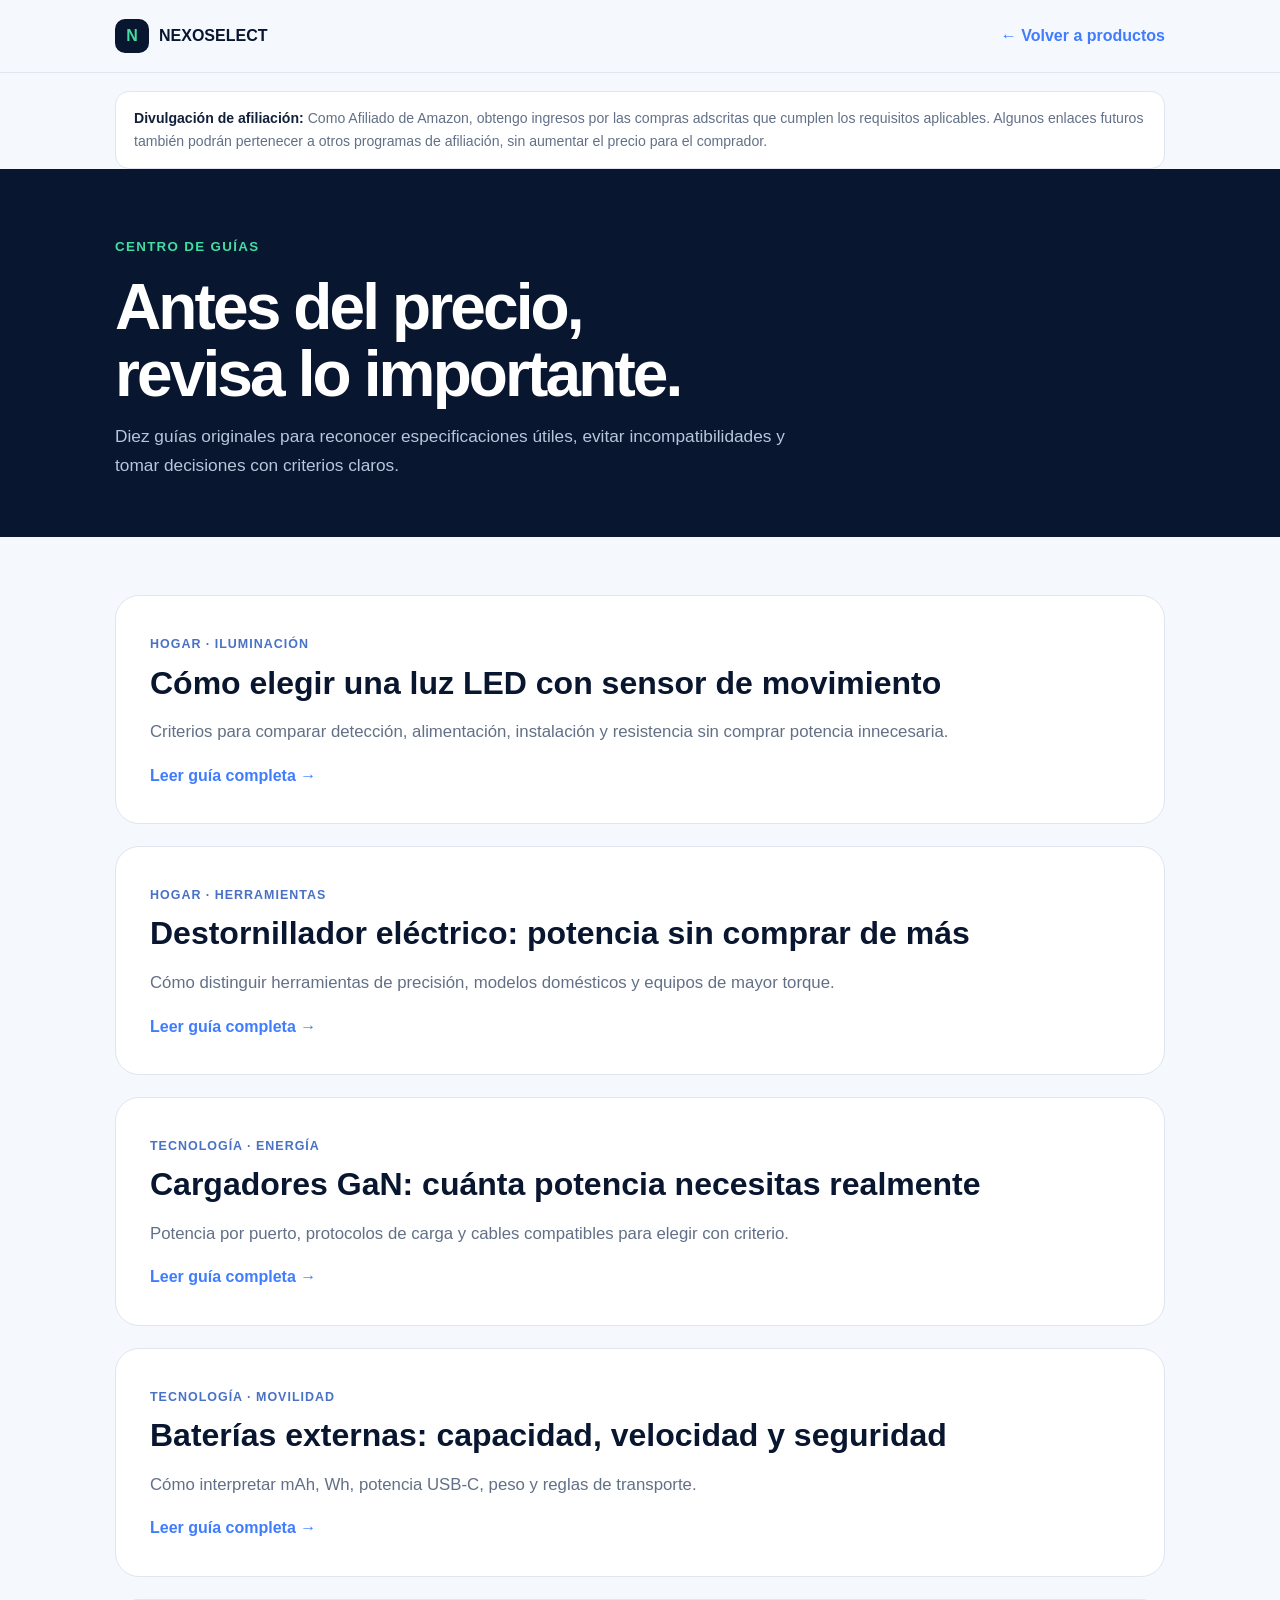
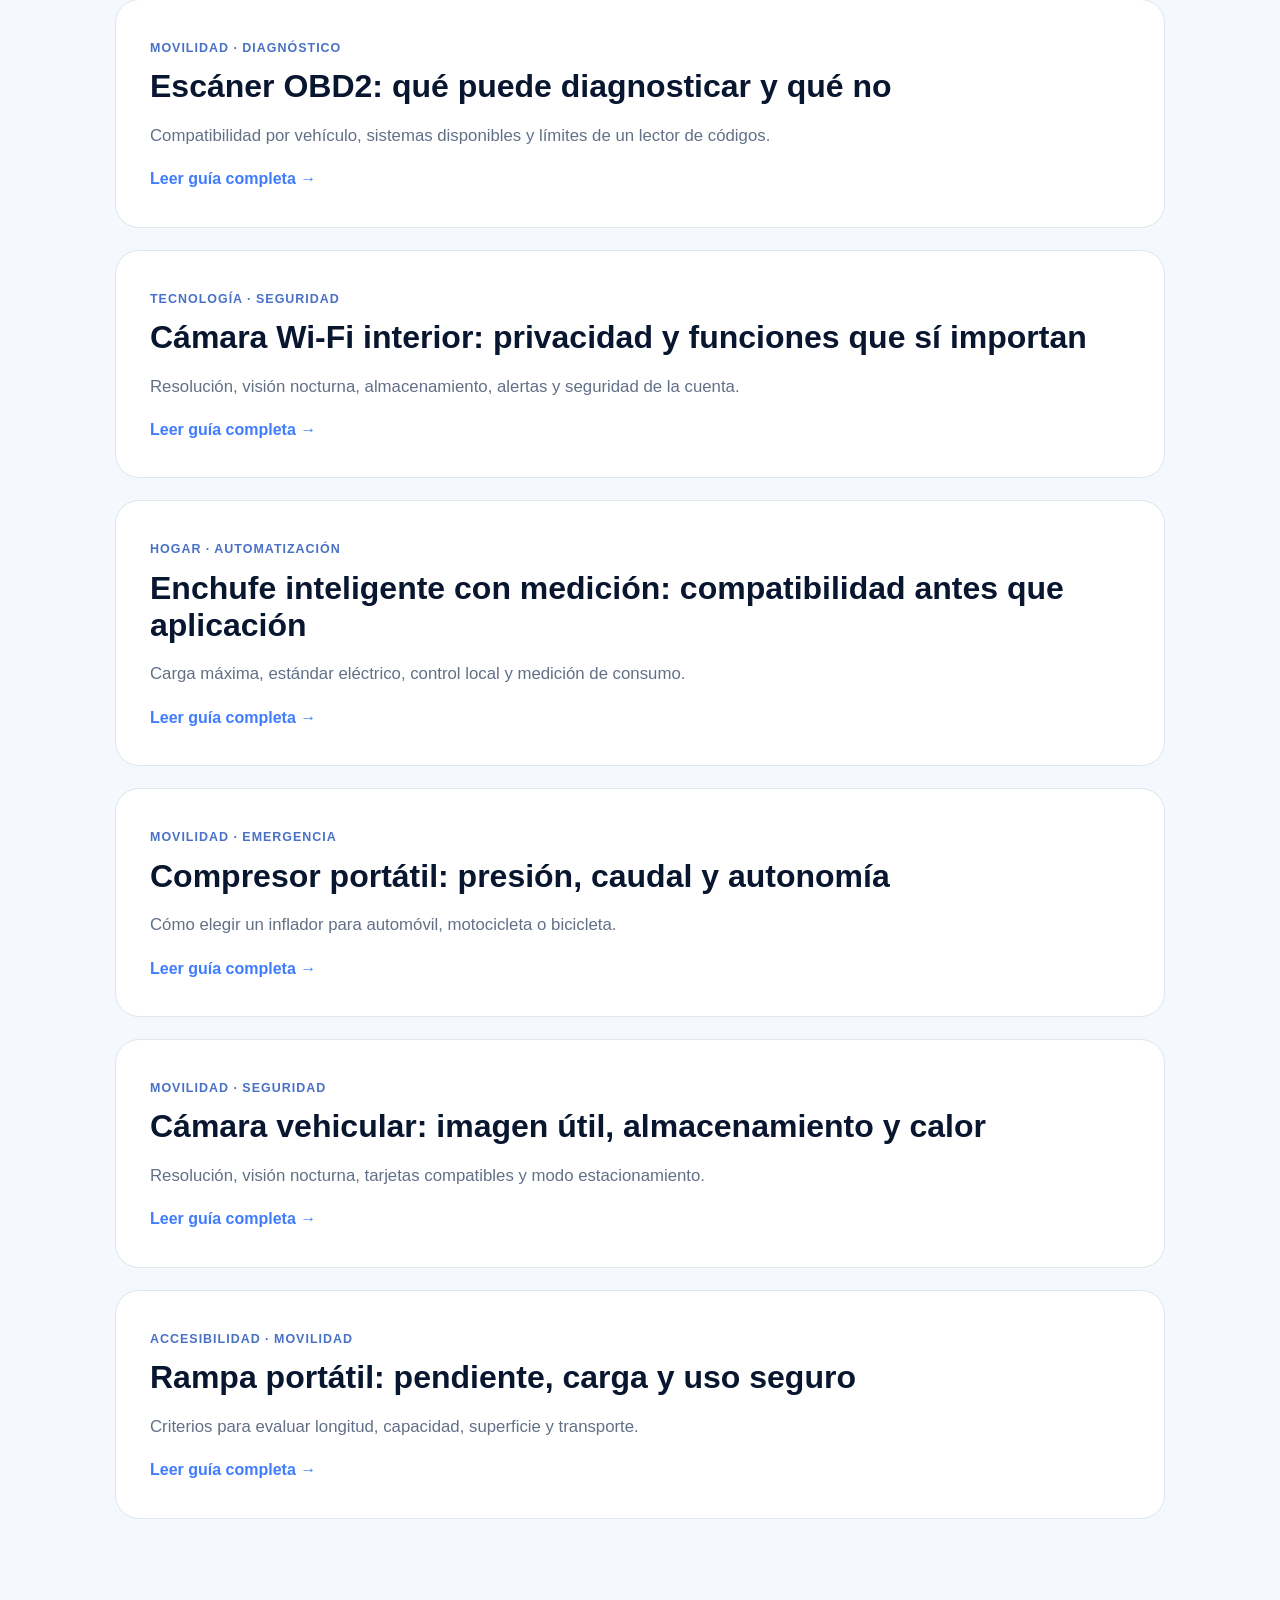
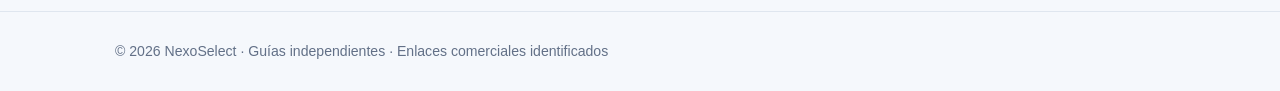
==== commit 83821253: "Actualizar estado de enlaces comerciales" ====
--- a/guias/index.html
+++ b/guias/index.html
@@ -7,4 +7,4 @@
 <article class="guide" id="enchufes-inteligentes"><span class="guide-label">Hogar · automatización</span><h2>Enchufe inteligente con medición: compatibilidad antes que aplicación</h2><p class="lead">Carga máxima, estándar eléctrico, control local y medición de consumo.</p><a class="back" href="enchufes-inteligentes.html">Leer guía completa →</a></article>
 <article class="guide" id="compresores-portatiles"><span class="guide-label">Movilidad · emergencia</span><h2>Compresor portátil: presión, caudal y autonomía</h2><p class="lead">Cómo elegir un inflador para automóvil, motocicleta o bicicleta.</p><a class="back" href="compresores-portatiles.html">Leer guía completa →</a></article>
 <article class="guide" id="camaras-vehiculares"><span class="guide-label">Movilidad · seguridad</span><h2>Cámara vehicular: imagen útil, almacenamiento y calor</h2><p class="lead">Resolución, visión nocturna, tarjetas compatibles y modo estacionamiento.</p><a class="back" href="camaras-vehiculares.html">Leer guía completa →</a></article>
-<article class="guide" id="rampas-portatiles"><span class="guide-label">Accesibilidad · movilidad</span><h2>Rampa portátil: pendiente, carga y uso seguro</h2><p class="lead">Criterios para evaluar longitud, capacidad, superficie y transporte.</p><a class="back" href="rampas-portatiles.html">Leer guía completa →</a></article></main><footer><div class="wrap">© 2026 NexoSelect · Guías independientes · Sin enlaces comerciales activos</div></footer></body></html>+<article class="guide" id="rampas-portatiles"><span class="guide-label">Accesibilidad · movilidad</span><h2>Rampa portátil: pendiente, carga y uso seguro</h2><p class="lead">Criterios para evaluar longitud, capacidad, superficie y transporte.</p><a class="back" href="rampas-portatiles.html">Leer guía completa →</a></article></main><footer><div class="wrap">© 2026 NexoSelect · Guías independientes · Enlaces comerciales identificados</div></footer></body></html>
